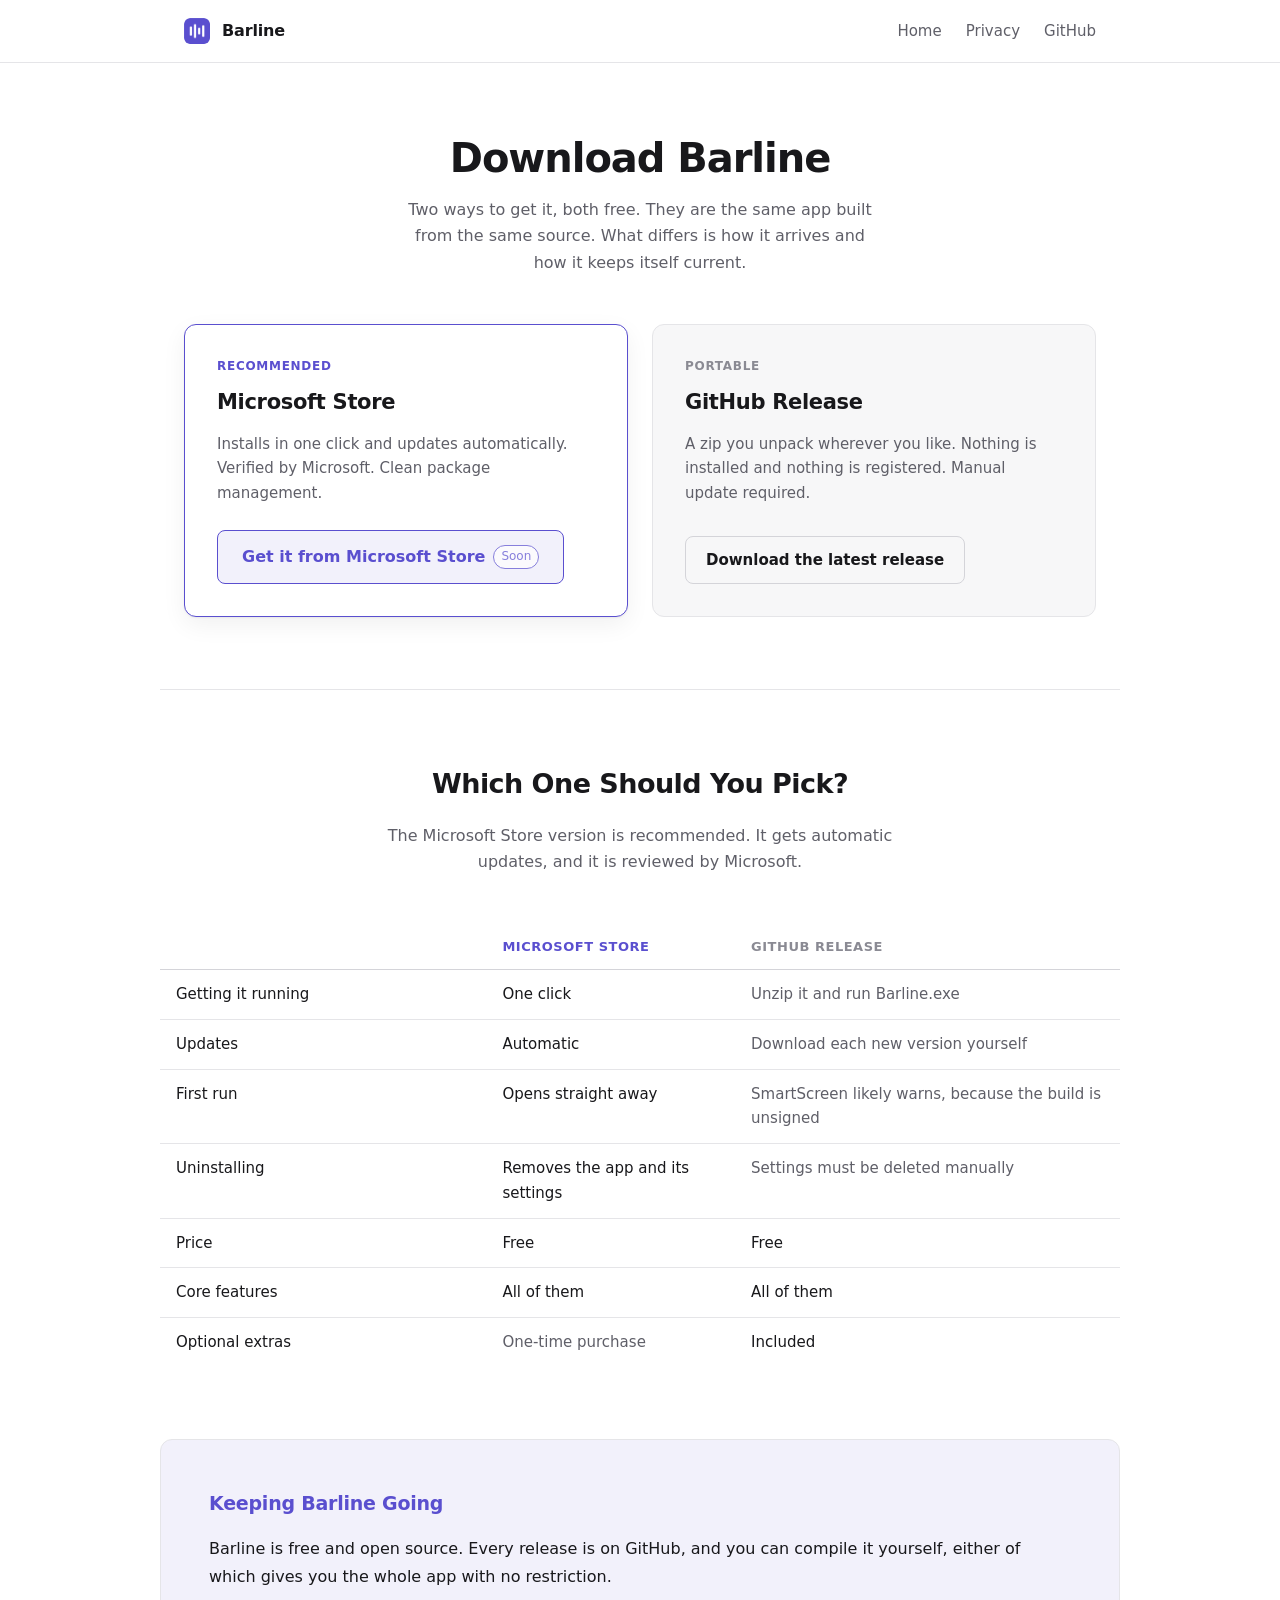
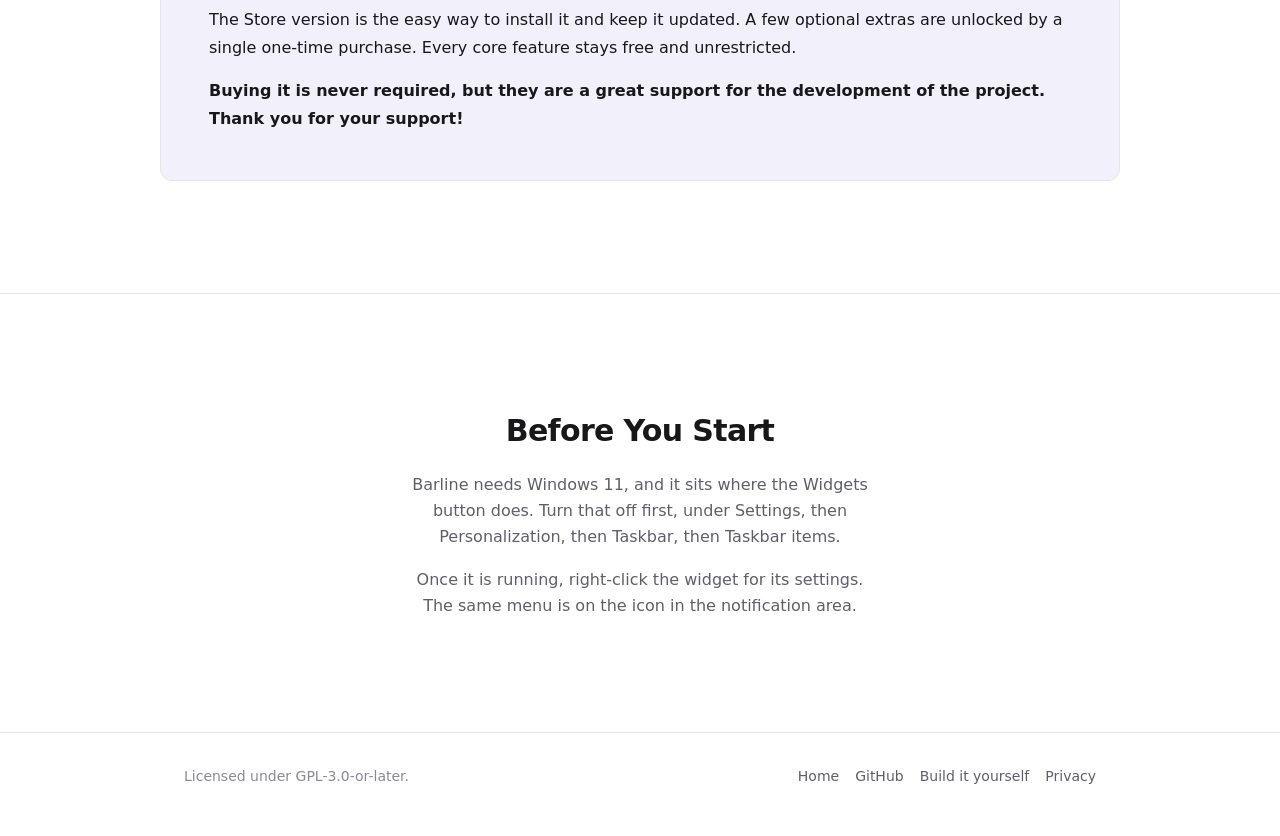
==== site/download.html @ a70da2fe "Add a download page and tidy the site" ====
<!DOCTYPE html>
<html lang="en">

<head>
    <meta charset="utf-8">
    <meta name="viewport" content="width=device-width, initial-scale=1">
    <title>Download · Barline</title>
    <meta name="description"
          content="Get Barline from the Microsoft Store, or download the portable build from GitHub. Both are free and the same app.">
    <link rel="icon" href="img/icon.png">
    <link rel="stylesheet" href="style.css">
</head>

<body>

    <header>
        <div class="wrap bar">
            <a class="brand" href="./">
                <img src="img/icon.png" alt="">
                Barline
            </a>
            <nav>
                <a href="./">Home</a>
                <a href="privacy.html">Privacy</a>
                <a href="https://github.com/madeitdisfar/Barline">GitHub</a>
            </nav>
        </div>
    </header>

    <main>

        <div class="wrap page-head">
            <h1>Download Barline</h1>
            <p>
                Two ways to get it, both free. They are the same app built from the same
                source. What differs is how it arrives and how it keeps itself current.
            </p>
        </div>

        <div class="wrap">
            <div class="options">

                <div class="option option-primary">
                    <span class="kicker">Recommended</span>
                    <h2>Microsoft Store</h2>
                    <p>
                        Installs in one click and updates automatically. Verified by
                        Microsoft. Clean package management.
                    </p>
                    <span class="btn btn-store" aria-disabled="true">
                        Get it from Microsoft Store
                        <span class="tag">Soon</span>
                    </span>
                </div>

                <div class="option">
                    <span class="kicker plain">Portable</span>
                    <h2>GitHub Release</h2>
                    <p>
                        A zip you unpack wherever you like. Nothing is
                        installed and nothing is registered. Manual update required.
                    </p>
                    <a class="btn btn-secondary"
                       href="https://github.com/madeitdisfar/Barline/releases/latest">
                        Download the latest release
                    </a>
                </div>

            </div>
        </div>

        <div class="wrap compare">
            <h2>Which One Should You Pick?</h2>
            <p class="intro">
                The Microsoft Store version is recommended. It gets automatic updates, and it is reviewed by Microsoft.
            </p>

            <div class="table-scroll">
                <table>
                    <thead>
                        <tr>
                            <th scope="col"></th>
                            <th scope="col" class="col-store">Microsoft Store</th>
                            <th scope="col">GitHub release</th>
                        </tr>
                    </thead>
                    <tbody>
                        <tr>
                            <th scope="row">Getting it running</th>
                            <td class="yes">One click</td>
                            <td>Unzip it and run Barline.exe</td>
                        </tr>
                        <tr>
                            <th scope="row">Updates</th>
                            <td class="yes">Automatic</td>
                            <td>Download each new version yourself</td>
                        </tr>
                        <tr>
                            <th scope="row">First run</th>
                            <td class="yes">Opens straight away</td>
                            <td>SmartScreen likely warns, because the build is unsigned</td>
                        </tr>
                        <tr>
                            <th scope="row">Uninstalling</th>
                            <td class="yes">Removes the app and its settings</td>
                            <td>Settings must be deleted manually</td>
                        </tr>
                        <tr>
                            <th scope="row">Price</th>
                            <td class="yes">Free</td>
                            <td class="yes">Free</td>
                        </tr>
                        <tr>
                            <th scope="row">Core features</th>
                            <td class="yes">All of them</td>
                            <td class="yes">All of them</td>
                        </tr>
                        <tr>
                            <th scope="row">Optional extras</th>
                            <td>One-time purchase</td>
                            <td class="yes">Included</td>
                        </tr>
                    </tbody>
                </table>
            </div>

            <div class="sustain">
                <h3>Keeping Barline Going</h3>
                <p>
                    Barline is free and open source. Every release is on GitHub, and you can
                    compile it yourself, either of which gives you the whole app with no restriction.
                </p>
                <p>
                    The Store version is the easy way to install it and keep it updated. A few
                    optional extras are unlocked by a single one-time purchase. Every
                    core feature stays free and unrestricted.
                </p>
                <p class="thanks">
                    Buying it is never required, but they are a great support for the development of the project.
                    Thank you for your support!
                </p>
            </div>
        </div>

        <div class="closing">
            <div class="wrap">
                <h2>Before You Start</h2>
                <p>
                    Barline needs Windows 11, and it sits where the Widgets button does. Turn
                    that off first, under Settings, then Personalization, then Taskbar, then
                    Taskbar items.
                </p>
                <p style="margin-top: var(--s4)">
                    Once it is running, right-click the widget for its settings. The same menu
                    is on the icon in the notification area.
                </p>
            </div>
        </div>

    </main>

    <footer>
        <div class="wrap foot">
            <span>Licensed under GPL-3.0-or-later.</span>
            <nav>
                <a href="./">Home</a>
                <a href="https://github.com/madeitdisfar/Barline">GitHub</a>
                <a href="https://github.com/madeitdisfar/Barline/blob/main/CONTRIBUTING.md">Build it yourself</a>
                <a href="privacy.html">Privacy</a>
            </nav>
        </div>
    </footer>

</body>

</html>
---- site/style.css ----
/*
   Barline site styles.

   One accent, taken from the app icon, spent only on things that can be clicked.
   Everything else is greyscale, which is what keeps a page made mostly of
   screenshots from competing with itself.

   Spacing runs on a 4px scale and type on six sizes. Both lists are deliberately
   short: the restraint is what makes a page look composed rather than assembled.
*/

:root {
    --bg: #ffffff;
    --surface: #f7f7f8;
    --surface-2: #f0f0f2;
    --border: #e5e5e8;
    --border-strong: #d4d4d9;
    --text: #18181b;
    --text-muted: #5f5f68;
    --text-faint: #8a8a93;
    --accent: #5a4fcf;
    --accent-hover: #4d43b8;
    --accent-soft: rgba(90, 79, 207, .08);
    --shadow: 0 1px 2px rgba(0, 0, 0, .05), 0 8px 24px rgba(0, 0, 0, .06);

    --s1: 4px;
    --s2: 8px;
    --s3: 12px;
    --s4: 16px;
    --s5: 24px;
    --s6: 32px;
    --s7: 48px;
    --s8: 72px;
    --s9: 112px;

    --radius: 8px;
    --radius-lg: 12px;

    /* The app's own motion, so a hover here feels like a hover there. */
    --ease: cubic-bezier(.33, 0, .67, 1);
}

@media (prefers-color-scheme: dark) {
    :root {
        --bg: #0f0f11;
        --surface: #17171a;
        --surface-2: #1d1d21;
        --border: #26262b;
        --border-strong: #33333a;
        --text: #ececee;
        --text-muted: #a1a1aa;
        --text-faint: #71717a;
        --accent: #8579f0;
        --accent-hover: #9b91f5;
        --accent-soft: rgba(133, 121, 240, .12);
        --shadow: 0 1px 2px rgba(0, 0, 0, .3), 0 8px 32px rgba(0, 0, 0, .35);
    }
}

*,
*::before,
*::after {
    box-sizing: border-box;
}

html {
    scroll-behavior: smooth;
    /* Anchors land below the sticky bar rather than under it. */
    scroll-padding-top: 88px;
}

body {
    margin: 0;
    background: var(--bg);
    color: var(--text);
    font-family: "Segoe UI Variable Text", "Segoe UI", -apple-system,
        BlinkMacSystemFont, system-ui, sans-serif;
    font-size: 16px;
    line-height: 1.65;
    -webkit-font-smoothing: antialiased;
}

.wrap {
    width: 100%;
    max-width: 960px;
    margin: 0 auto;
    padding: 0 var(--s5);
}

/* ---------- header ---------- */

/* Solid rather than blurred. A translucent bar has to fight whatever scrolls
   under it, and screenshots of a dark taskbar are exactly what it would lose to. */
header {
    position: sticky;
    top: 0;
    z-index: 20;
    background: var(--bg);
    border-bottom: 1px solid var(--border);
}

.bar {
    display: flex;
    align-items: center;
    justify-content: space-between;
    gap: var(--s4);
    height: 62px;
}

.brand {
    display: flex;
    align-items: center;
    gap: var(--s3);
    font-weight: 600;
    letter-spacing: -.01em;
    color: var(--text);
    text-decoration: none;
}

.brand img {
    width: 26px;
    height: 26px;
    border-radius: 6px;
}

nav {
    display: flex;
    align-items: center;
    gap: var(--s5);
}

nav a {
    color: var(--text-muted);
    text-decoration: none;
    font-size: 15px;
    transition: color .15s var(--ease);
}

nav a:hover {
    color: var(--text);
}

nav a.nav-cta {
    color: var(--accent);
    font-weight: 550;
}

/* ---------- hero ---------- */

.hero {
    padding: var(--s9) 0 var(--s7);
    text-align: center;
}

.hero h1 {
    margin: 0;
    font-size: 48px;
    line-height: 1.12;
    letter-spacing: -.028em;
    font-weight: 650;
}

.hero .lede {
    margin: var(--s5) auto 0;
    max-width: 32em;
    font-size: 18px;
    color: var(--text-muted);
}

.actions {
    display: flex;
    justify-content: center;
    align-items: center;
    flex-wrap: wrap;
    gap: var(--s3);
    margin-top: var(--s6);
}

.btn {
    display: inline-flex;
    align-items: center;
    gap: var(--s2);
    padding: 11px 20px;
    border-radius: var(--radius);
    border: 1px solid transparent;
    font-size: 15px;
    font-weight: 550;
    text-decoration: none;
    white-space: nowrap;
    transition: background-color .15s var(--ease), border-color .15s var(--ease),
        color .15s var(--ease);
}

/* The Store is the recommended way in, so it is the only filled button on the
   page and it sits a little larger than what is beside it. Larger, not louder:
   one step up in padding and weight is enough to be read as the first choice. */
.btn-store {
    background: var(--accent);
    color: #fff;
    padding: 13px 24px;
    font-size: 16px;
    font-weight: 600;
}

.btn-store:hover {
    background: var(--accent-hover);
}

.btn-store[aria-disabled="true"] {
    background: var(--accent-soft);
    color: var(--accent);
    border-color: var(--accent);
    cursor: default;
}

.btn-secondary {
    background: transparent;
    border-color: var(--border-strong);
    color: var(--text);
}

.btn-secondary:hover {
    border-color: var(--text-faint);
    background: var(--surface);
}

.tag {
    font-size: 12px;
    font-weight: 500;
    padding: 1px 7px;
    border-radius: 999px;
    background: var(--bg);
    border: 1px solid currentColor;
    opacity: .7;
}

.note {
    margin-top: var(--s4);
    font-size: 14px;
    color: var(--text-faint);
}

.shot-hero {
    margin-top: var(--s8);
}

/* ---------- figures ---------- */

figure {
    margin: 0 auto;
}

.shot {
    display: block;
    width: 100%;
    height: auto;
    border-radius: var(--radius-lg);
    border: 1px solid var(--border);
    box-shadow: var(--shadow);
}

figcaption {
    margin-top: var(--s3);
    font-size: 13px;
    color: var(--text-faint);
    text-align: center;
}

/* Screenshots differ enormously in shape: a taskbar strip is 6:1 and the
   settings window is nearly square. Sized per shape rather than all stretched
   to the column, which is what was making the settings window overbearing. */
.fig-strip {
    max-width: 620px;
}

.fig-panel {
    max-width: 560px;
}

.fig-tall {
    max-width: 420px;
}

.fig-wide {
    max-width: 100%;
}

/* The recording is a 16:9 frame with the widget as a strip across the middle, so
   shown whole it is mostly empty black. Cropped to the band it is actually in;
   the source is centred, so cover takes the same off the top and the bottom. */
video.clip {
    aspect-ratio: 1920 / 620;
    object-fit: cover;
    background: #0b0b0d;
}

.pair {
    display: grid;
    grid-template-columns: 1fr 1fr;
    gap: var(--s5);
    align-items: start;
}

/* ---------- sections ---------- */

section {
    padding: var(--s9) 0;
    border-top: 1px solid var(--border);
    text-align: center;
}

section h2 {
    margin: 0 0 var(--s4);
    font-size: 30px;
    line-height: 1.22;
    letter-spacing: -.022em;
    font-weight: 620;
}

section p {
    margin: 0 auto var(--s4);
    max-width: 54ch;
    color: var(--text-muted);
}

section p:last-of-type {
    margin-bottom: var(--s7);
}

section .lead-only p:last-of-type {
    margin-bottom: 0;
}

section a {
    color: var(--accent);
    text-decoration: none;
    border-bottom: 1px solid transparent;
    transition: border-color .15s var(--ease);
}

section a:hover {
    border-bottom-color: var(--accent);
}

.path {
    display: inline-block;
    padding: 2px 7px;
    border-radius: 6px;
    background: var(--surface);
    border: 1px solid var(--border);
    font-family: "Cascadia Mono", Consolas, ui-monospace, monospace;
    font-size: 13px;
    color: var(--text);
}

/* Closing call to action. No border above it, so it reads as the end of the
   page rather than one more section of it. */
.closing {
    border-top: 1px solid var(--border);
    padding: var(--s9) 0;
    text-align: center;
}

.closing h2 {
    margin: 0 0 var(--s4);
    font-size: 30px;
    letter-spacing: -.022em;
    font-weight: 620;
}

.closing p {
    margin: 0 auto;
    max-width: 46ch;
    color: var(--text-muted);
}

/* ---------- download page ---------- */

.page-head {
    padding: var(--s8) 0 var(--s7);
    text-align: center;
}

.page-head h1 {
    margin: 0;
    font-size: 40px;
    letter-spacing: -.026em;
    line-height: 1.15;
    font-weight: 650;
}

.page-head p {
    margin: var(--s4) auto 0;
    max-width: 46ch;
    color: var(--text-muted);
}

.options {
    display: grid;
    grid-template-columns: 1fr 1fr;
    gap: var(--s5);
    padding-bottom: var(--s8);
}

.option {
    display: flex;
    flex-direction: column;
    padding: var(--s6);
    border: 1px solid var(--border);
    border-radius: var(--radius-lg);
    background: var(--surface);
    text-align: left;
}

/* The recommended one is marked by a border in the accent and nothing else. A
   filled card would shout; a coloured edge is enough to say which to read first. */
.option-primary {
    border-color: var(--accent);
    background: var(--bg);
    box-shadow: var(--shadow);
}

.option .kicker {
    font-size: 12px;
    font-weight: 600;
    letter-spacing: .06em;
    text-transform: uppercase;
    color: var(--accent);
    margin-bottom: var(--s2);
}

.option .kicker.plain {
    color: var(--text-faint);
}

.option h2 {
    margin: 0 0 var(--s3);
    font-size: 21px;
    letter-spacing: -.015em;
    font-weight: 620;
}

.option p {
    margin: 0 0 var(--s5);
    color: var(--text-muted);
    font-size: 15px;
    flex: 1;
}

.option .btn {
    align-self: flex-start;
}

/* ---------- comparison table ---------- */

.compare {
    padding: var(--s8) 0 var(--s9);
    border-top: 1px solid var(--border);
}

.compare h2 {
    margin: 0 0 var(--s4);
    font-size: 27px;
    letter-spacing: -.02em;
    font-weight: 620;
    text-align: center;
}

.compare .intro {
    margin: 0 auto var(--s7);
    max-width: 56ch;
    color: var(--text-muted);
    text-align: center;
}

.table-scroll {
    overflow-x: auto;
}

table {
    width: 100%;
    border-collapse: collapse;
    font-size: 15px;
    min-width: 520px;
}

th,
td {
    padding: var(--s3) var(--s4);
    text-align: left;
    border-bottom: 1px solid var(--border);
    vertical-align: top;
}

thead th {
    font-size: 13px;
    font-weight: 600;
    letter-spacing: .04em;
    text-transform: uppercase;
    color: var(--text-faint);
    border-bottom: 1px solid var(--border-strong);
}

thead th.col-store {
    color: var(--accent);
}

tbody th {
    font-weight: 500;
    color: var(--text);
    width: 34%;
}

td {
    color: var(--text-muted);
}

tbody tr:last-child th,
tbody tr:last-child td {
    border-bottom: none;
}

td.yes {
    color: var(--text);
}

.footnote {
    margin: var(--s6) 0 0;
    font-size: 14px;
    color: var(--text-faint);
    max-width: 64ch;
}

/* ---------- sustainability ---------- */

/* The measure lives on the box rather than on the paragraphs inside it. Capping
   the text alone left it stopping short of a border that carried on without it,
   which is what read as a ragged right edge. The box is now the width of a
   comfortable line and centred in the column, so text and border end together. */
.sustain {
    margin: var(--s8) auto 0;
    padding: var(--s7);
    border: 1px solid var(--border);
    border-radius: var(--radius-lg);
    /* A tint rather than a fill, and the heading in accent. Enough to read as a
       note set apart from the table, not enough to look like an advertisement. */
    background: var(--accent-soft);
    text-align: left;
}

.sustain h3 {
    margin: 0 0 var(--s4);
    font-size: 19px;
    letter-spacing: -.012em;
    font-weight: 620;
    color: var(--accent);
}

.sustain p {
    margin: 0 0 var(--s4);
    /* Full contrast and a step up in size: this is a short passage that asks
       something of the reader, so it should not be the faintest text on the page. */
    color: var(--text);
    font-size: 16px;
    line-height: 1.72;
}

.sustain p:last-child {
    margin-bottom: 0;
}

.sustain .thanks {
    font-weight: 550;
}

@media (max-width: 700px) {
    .sustain {
        padding: var(--s5);
    }
}

/* ---------- footer ---------- */

footer {
    border-top: 1px solid var(--border);
    padding: var(--s6) 0 var(--s7);
    color: var(--text-faint);
    font-size: 14px;
}

.foot {
    display: flex;
    flex-wrap: wrap;
    gap: var(--s5);
    justify-content: space-between;
    align-items: baseline;
}

.foot nav {
    gap: var(--s4);
}

.foot a {
    color: var(--text-muted);
    text-decoration: none;
    font-size: 14px;
}

.foot a:hover {
    color: var(--text);
}

/* ---------- prose pages ---------- */

.prose {
    padding: var(--s7) 0 var(--s8);
}

.prose h1 {
    font-size: 34px;
    letter-spacing: -.02em;
    margin: 0 0 var(--s2);
}

.prose .updated {
    color: var(--text-faint);
    font-size: 14px;
    margin: 0 0 var(--s6);
}

.prose h2 {
    font-size: 20px;
    margin: var(--s7) 0 var(--s3);
    letter-spacing: -.01em;
}

.prose p,
.prose li {
    color: var(--text-muted);
    max-width: 68ch;
}

.prose ul {
    padding-left: var(--s5);
}

.prose li {
    margin-bottom: var(--s2);
}

.prose strong {
    color: var(--text);
    font-weight: 600;
}

.prose a {
    color: var(--accent);
    text-decoration: none;
}

.prose a:hover {
    text-decoration: underline;
}

/* ---------- reveal on scroll ---------- */

/*
   Scoped to .reveal-on, which exists only when scripting is available and the
   reader has not asked for reduced motion. Without it none of this applies and
   the page is simply visible, which is what anything decorative should fall
   back to.
*/
.reveal-on .reveal {
    opacity: 0;
    transform: translateY(10px);
}

.reveal-on .reveal.shown {
    opacity: 1;
    transform: none;
    transition: opacity .45s var(--ease), transform .45s var(--ease);
}

/* ---------- narrow ---------- */

@media (max-width: 760px) {
    .options {
        grid-template-columns: 1fr;
    }
}

@media (max-width: 700px) {
    html {
        scroll-padding-top: 76px;
    }

    .hero {
        padding: var(--s8) 0 var(--s6);
    }

    .hero h1 {
        font-size: 34px;
    }

    .hero .lede {
        font-size: 16px;
    }

    section,
    .closing,
    .compare {
        padding-top: var(--s8);
        padding-bottom: var(--s8);
    }

    section h2,
    .closing h2 {
        font-size: 24px;
    }

    .page-head h1 {
        font-size: 30px;
    }

    .pair {
        grid-template-columns: 1fr;
    }

    nav {
        gap: var(--s4);
    }

    nav a {
        font-size: 14px;
    }

    .shot-hero {
        margin-top: var(--s6);
    }
}
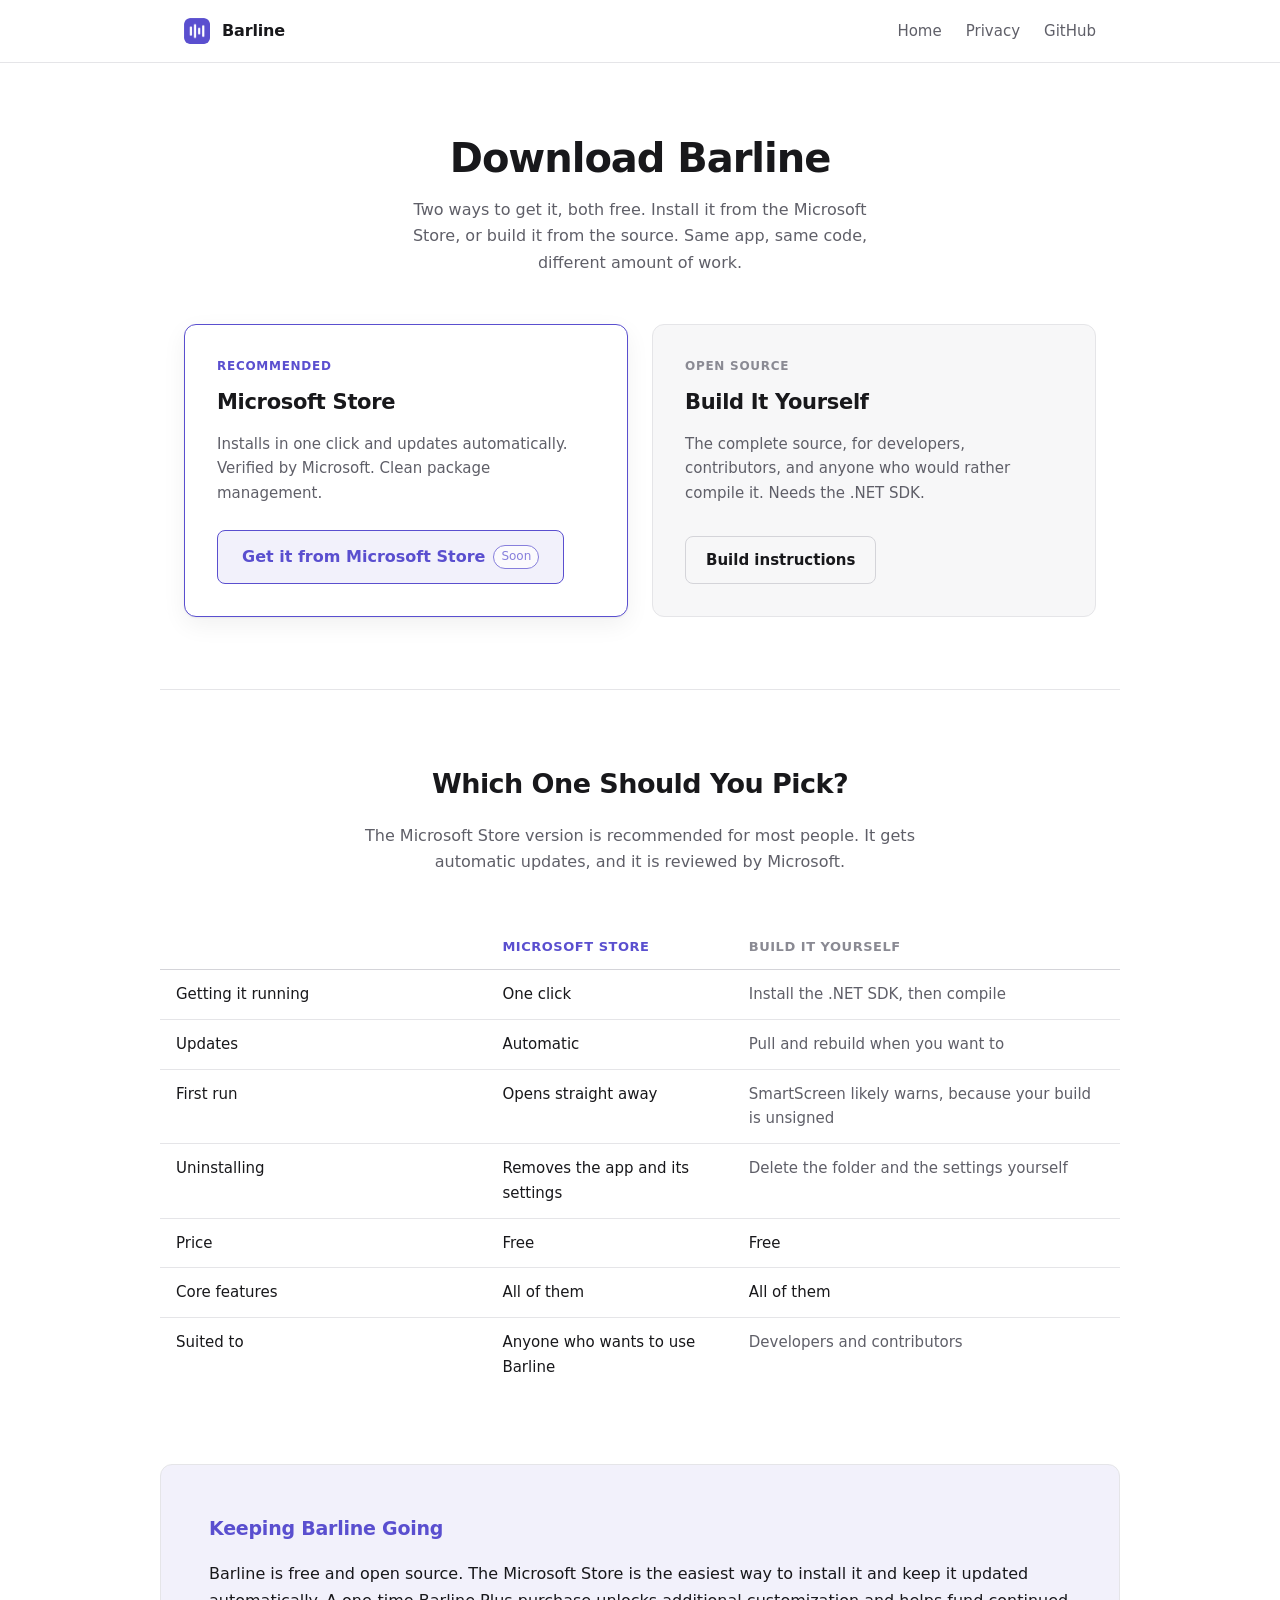
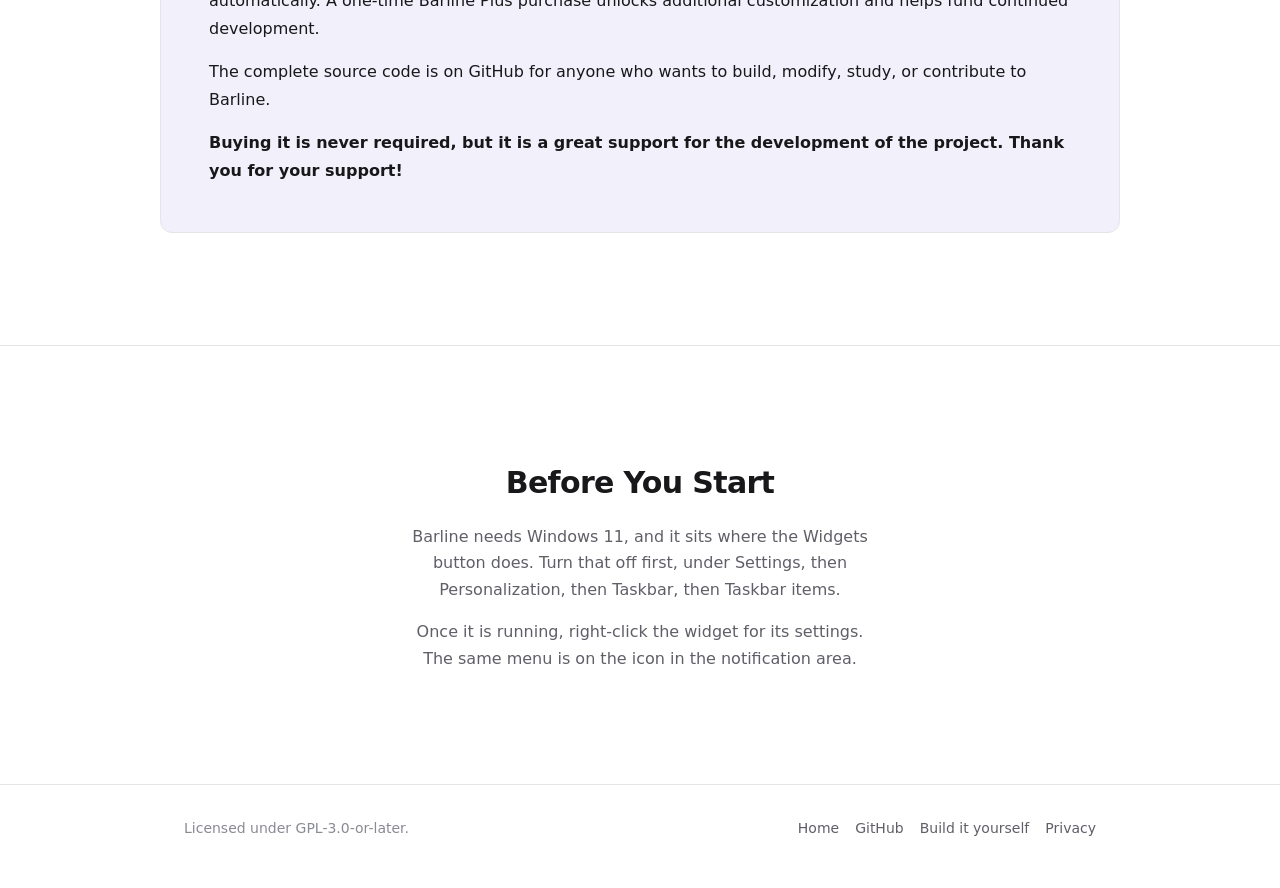
==== commit ca6444c1: "Rename the add-on to Barline Plus New product ID barline-plus and Store ID 9NBHM90NFZQR. The previou" ====
--- a/site/download.html
+++ b/site/download.html
@@ -6,7 +6,7 @@
     <meta name="viewport" content="width=device-width, initial-scale=1">
     <title>Download · Barline</title>
     <meta name="description"
-          content="Get Barline from the Microsoft Store, or download the portable build from GitHub. Both are free and the same app.">
+          content="Get Barline from the Microsoft Store, or build it from the source on GitHub. Both are free and the same app.">
     <link rel="icon" href="img/icon.png">
     <link rel="stylesheet" href="style.css">
 </head>
@@ -32,8 +32,8 @@
         <div class="wrap page-head">
             <h1>Download Barline</h1>
             <p>
-                Two ways to get it, both free. They are the same app built from the same
-                source. What differs is how it arrives and how it keeps itself current.
+                Two ways to get it, both free. Install it from the Microsoft Store, or
+                build it from the source. Same app, same code, different amount of work.
             </p>
         </div>
 
@@ -54,15 +54,15 @@
                 </div>
 
                 <div class="option">
-                    <span class="kicker plain">Portable</span>
-                    <h2>GitHub Release</h2>
+                    <span class="kicker plain">Open source</span>
+                    <h2>Build It Yourself</h2>
                     <p>
-                        A zip you unpack wherever you like. Nothing is
-                        installed and nothing is registered. Manual update required.
+                        The complete source, for developers, contributors, and anyone who
+                        would rather compile it. Needs the .NET SDK.
                     </p>
                     <a class="btn btn-secondary"
-                       href="https://github.com/madeitdisfar/Barline/releases/latest">
-                        Download the latest release
+                       href="https://github.com/madeitdisfar/Barline/blob/main/CONTRIBUTING.md">
+                        Build instructions
                     </a>
                 </div>
 
@@ -72,7 +72,8 @@
         <div class="wrap compare">
             <h2>Which One Should You Pick?</h2>
             <p class="intro">
-                The Microsoft Store version is recommended. It gets automatic updates, and it is reviewed by Microsoft.
+                The Microsoft Store version is recommended for most people. It gets
+                automatic updates, and it is reviewed by Microsoft.
             </p>
 
             <div class="table-scroll">
@@ -81,29 +82,29 @@
                         <tr>
                             <th scope="col"></th>
                             <th scope="col" class="col-store">Microsoft Store</th>
-                            <th scope="col">GitHub release</th>
+                            <th scope="col">Build it yourself</th>
                         </tr>
                     </thead>
                     <tbody>
                         <tr>
                             <th scope="row">Getting it running</th>
                             <td class="yes">One click</td>
-                            <td>Unzip it and run Barline.exe</td>
+                            <td>Install the .NET SDK, then compile</td>
                         </tr>
                         <tr>
                             <th scope="row">Updates</th>
                             <td class="yes">Automatic</td>
-                            <td>Download each new version yourself</td>
+                            <td>Pull and rebuild when you want to</td>
                         </tr>
                         <tr>
                             <th scope="row">First run</th>
                             <td class="yes">Opens straight away</td>
-                            <td>SmartScreen likely warns, because the build is unsigned</td>
+                            <td>SmartScreen likely warns, because your build is unsigned</td>
                         </tr>
                         <tr>
                             <th scope="row">Uninstalling</th>
                             <td class="yes">Removes the app and its settings</td>
-                            <td>Settings must be deleted manually</td>
+                            <td>Delete the folder and the settings yourself</td>
                         </tr>
                         <tr>
                             <th scope="row">Price</th>
@@ -116,9 +117,9 @@
                             <td class="yes">All of them</td>
                         </tr>
                         <tr>
-                            <th scope="row">Optional extras</th>
-                            <td>One-time purchase</td>
-                            <td class="yes">Included</td>
+                            <th scope="row">Suited to</th>
+                            <td class="yes">Anyone who wants to use Barline</td>
+                            <td>Developers and contributors</td>
                         </tr>
                     </tbody>
                 </table>
@@ -127,16 +128,17 @@
             <div class="sustain">
                 <h3>Keeping Barline Going</h3>
                 <p>
-                    Barline is free and open source. Every release is on GitHub, and you can
-                    compile it yourself, either of which gives you the whole app with no restriction.
+                    Barline is free and open source. The Microsoft Store is the easiest way
+                    to install it and keep it updated automatically. A one-time Barline Plus
+                    purchase unlocks additional customization and helps fund continued
+                    development.
                 </p>
                 <p>
-                    The Store version is the easy way to install it and keep it updated. A few
-                    optional extras are unlocked by a single one-time purchase. Every
-                    core feature stays free and unrestricted.
+                    The complete source code is on GitHub for anyone who wants to build,
+                    modify, study, or contribute to Barline.
                 </p>
                 <p class="thanks">
-                    Buying it is never required, but they are a great support for the development of the project.
+                    Buying it is never required, but it is a great support for the development of the project.
                     Thank you for your support!
                 </p>
             </div>
--- a/site/style.css
+++ b/site/style.css
@@ -2,7 +2,7 @@
    Barline site styles.
 
    One accent, taken from the app icon, spent only on things that can be clicked.
-   Everything else is greyscale, which is what keeps a page made mostly of
+   Everything else is grayscale, which is what keeps a page made mostly of
    screenshots from competing with itself.
 
    Spacing runs on a 4px scale and type on six sizes. Both lists are deliberately
@@ -287,7 +287,7 @@
 
 /* The recording is a 16:9 frame with the widget as a strip across the middle, so
    shown whole it is mostly empty black. Cropped to the band it is actually in;
-   the source is centred, so cover takes the same off the top and the bottom. */
+   the source is centered, so cover takes the same off the top and the bottom. */
 video.clip {
     aspect-ratio: 1920 / 620;
     object-fit: cover;
@@ -413,7 +413,7 @@
 }
 
 /* The recommended one is marked by a border in the accent and nothing else. A
-   filled card would shout; a coloured edge is enough to say which to read first. */
+   filled card would shout; a colored edge is enough to say which to read first. */
 .option-primary {
     border-color: var(--accent);
     background: var(--bg);
@@ -536,7 +536,7 @@
 /* The measure lives on the box rather than on the paragraphs inside it. Capping
    the text alone left it stopping short of a border that carried on without it,
    which is what read as a ragged right edge. The box is now the width of a
-   comfortable line and centred in the column, so text and border end together. */
+   comfortable line and centered in the column, so text and border end together. */
 .sustain {
     margin: var(--s8) auto 0;
     padding: var(--s7);
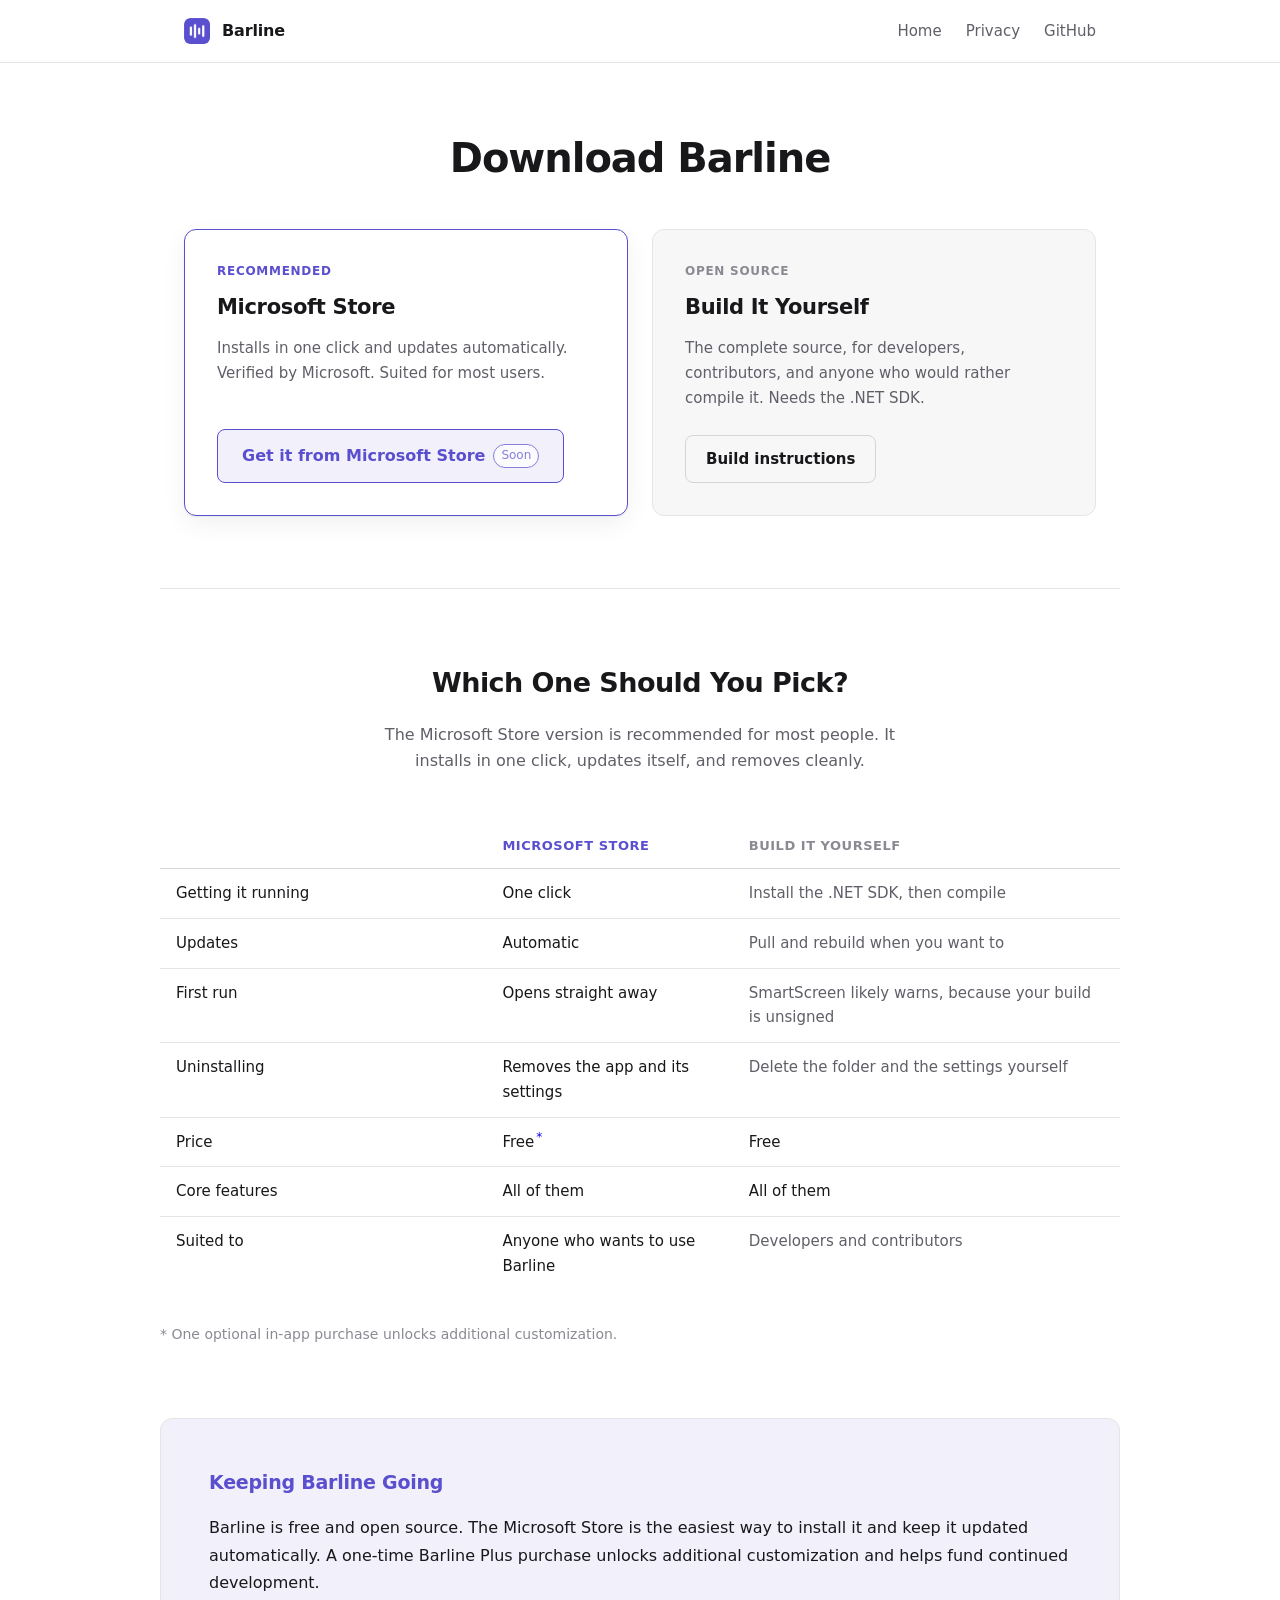
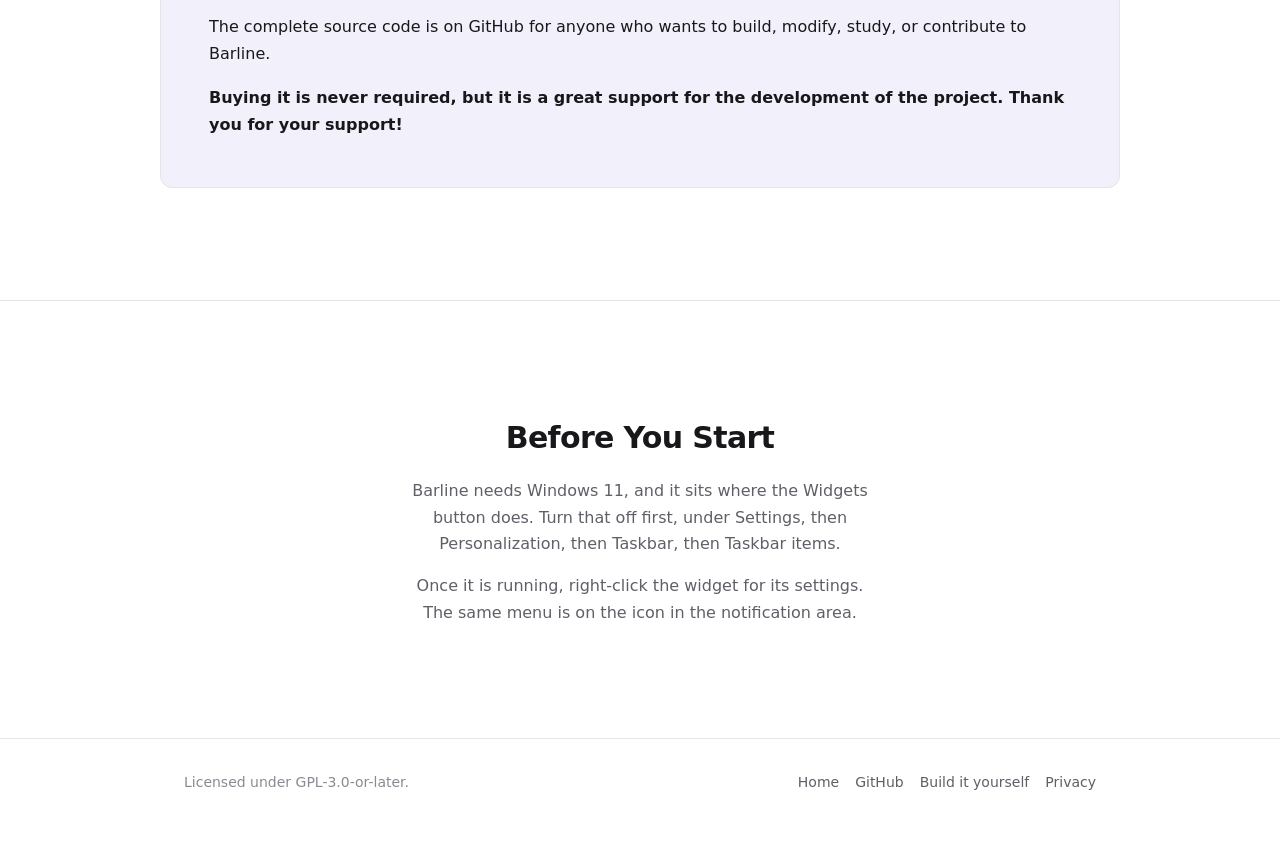
==== commit a00ed7ca: "Say what the Store reports, and change two defaults The privacy policy claimed there was no telemetr" ====
--- a/site/download.html
+++ b/site/download.html
@@ -31,10 +31,6 @@
 
         <div class="wrap page-head">
             <h1>Download Barline</h1>
-            <p>
-                Two ways to get it, both free. Install it from the Microsoft Store, or
-                build it from the source. Same app, same code, different amount of work.
-            </p>
         </div>
 
         <div class="wrap">
@@ -45,7 +41,7 @@
                     <h2>Microsoft Store</h2>
                     <p>
                         Installs in one click and updates automatically. Verified by
-                        Microsoft. Clean package management.
+                        Microsoft. Suited for most users.
                     </p>
                     <span class="btn btn-store" aria-disabled="true">
                         Get it from Microsoft Store
@@ -72,8 +68,8 @@
         <div class="wrap compare">
             <h2>Which One Should You Pick?</h2>
             <p class="intro">
-                The Microsoft Store version is recommended for most people. It gets
-                automatic updates, and it is reviewed by Microsoft.
+                The Microsoft Store version is recommended for most people. It installs in
+                one click, updates itself, and removes cleanly.
             </p>
 
             <div class="table-scroll">
@@ -108,7 +104,7 @@
                         </tr>
                         <tr>
                             <th scope="row">Price</th>
-                            <td class="yes">Free</td>
+                            <td class="yes">Free<a href="#iap" class="fn">*</a></td>
                             <td class="yes">Free</td>
                         </tr>
                         <tr>
@@ -124,6 +120,10 @@
                     </tbody>
                 </table>
             </div>
+
+            <p id="iap" class="footnote">
+                * One optional in-app purchase unlocks additional customization.
+            </p>
 
             <div class="sustain">
                 <h3>Keeping Barline Going</h3>
--- a/site/style.css
+++ b/site/style.css
@@ -531,6 +531,16 @@
     max-width: 64ch;
 }
 
+/* The asterisk in the comparison table. A link rather than bare text, so the marker
+   and the note it points at are connected for a screen reader too. */
+.fn {
+    font-size: 12px;
+    vertical-align: super;
+    line-height: 0;
+    margin-left: 2px;
+    text-decoration: none;
+}
+
 /* ---------- sustainability ---------- */
 
 /* The measure lives on the box rather than on the paragraphs inside it. Capping
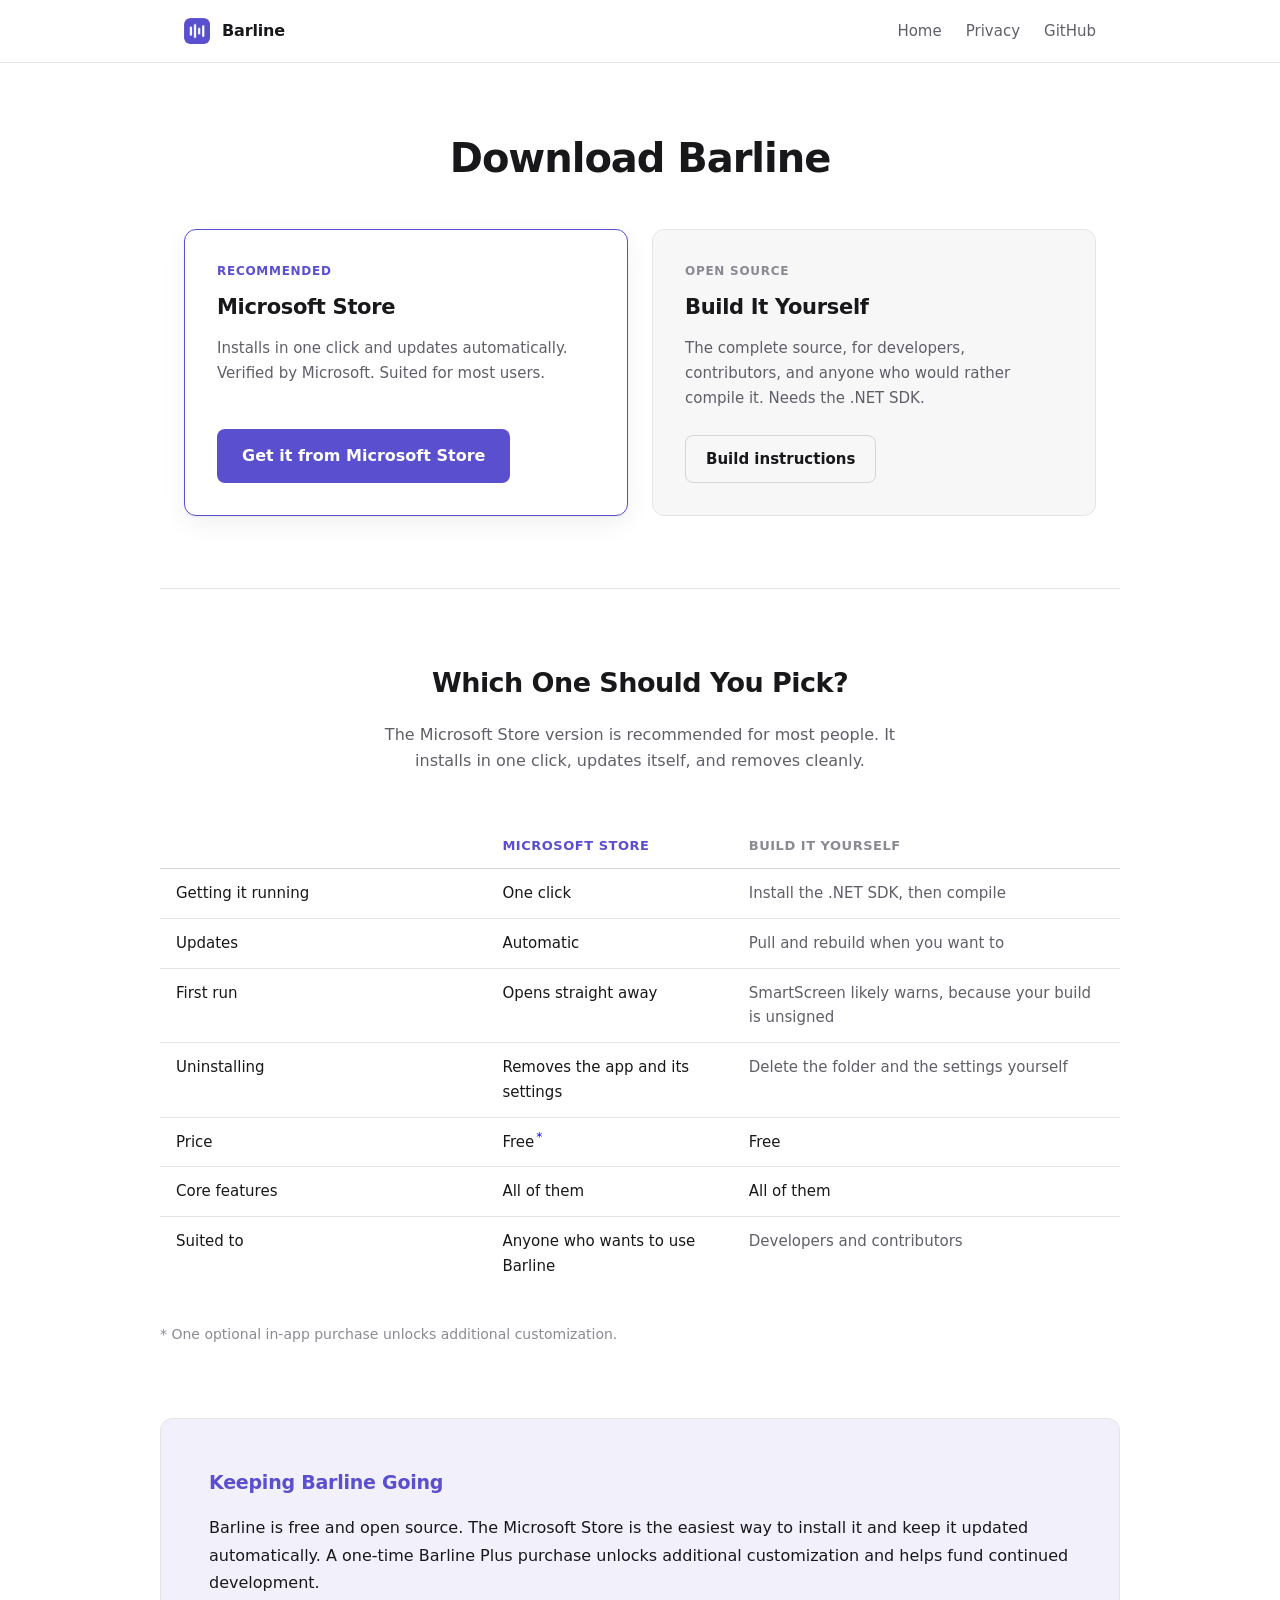
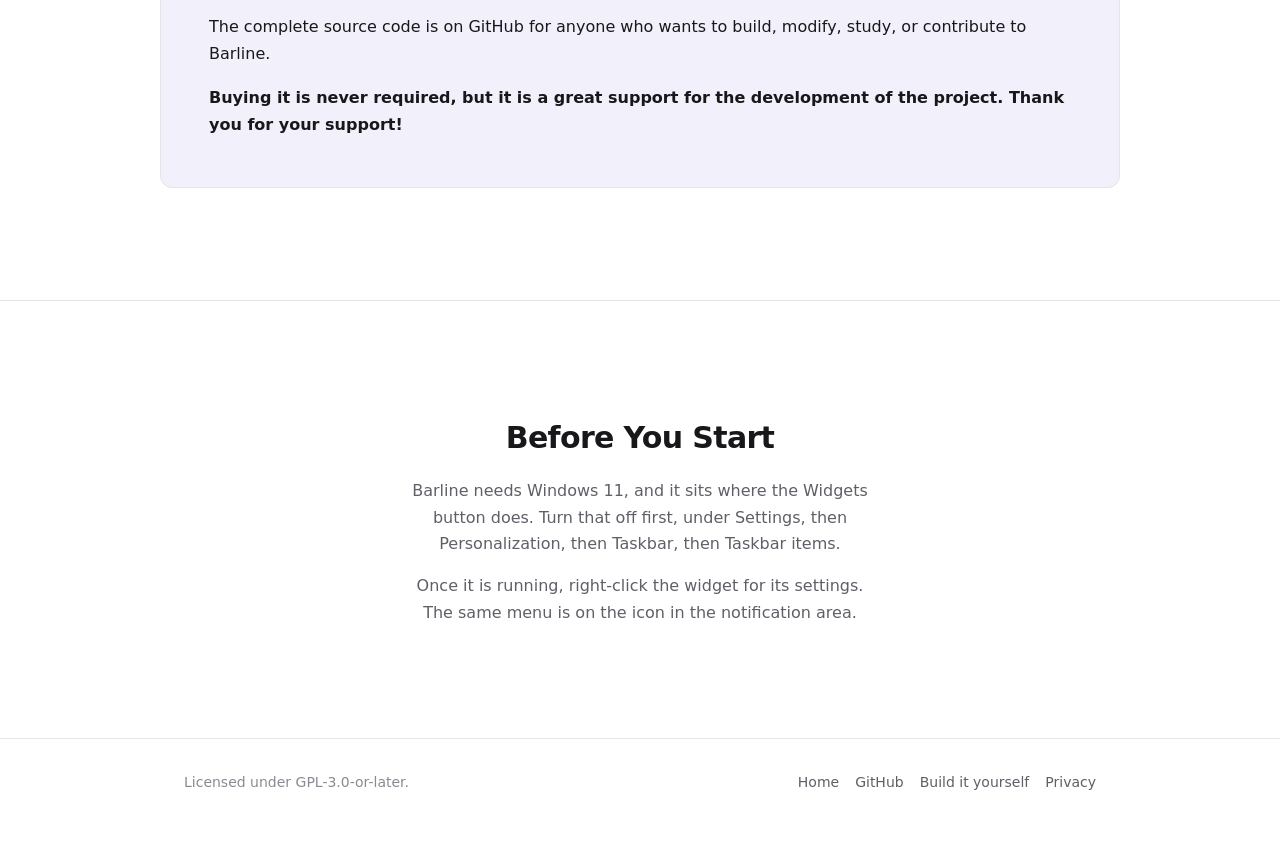
==== commit a5da62b7: "Link the Store listing from the README and the site The listing is live, so the three placeholders c" ====
--- a/site/download.html
+++ b/site/download.html
@@ -43,10 +43,10 @@
                         Installs in one click and updates automatically. Verified by
                         Microsoft. Suited for most users.
                     </p>
-                    <span class="btn btn-store" aria-disabled="true">
+                    <a class="btn btn-store"
+                       href="https://apps.microsoft.com/detail/9MVWJBV9SBC4?cid=site-download">
                         Get it from Microsoft Store
-                        <span class="tag">Soon</span>
-                    </span>
+                    </a>
                 </div>
 
                 <div class="option">
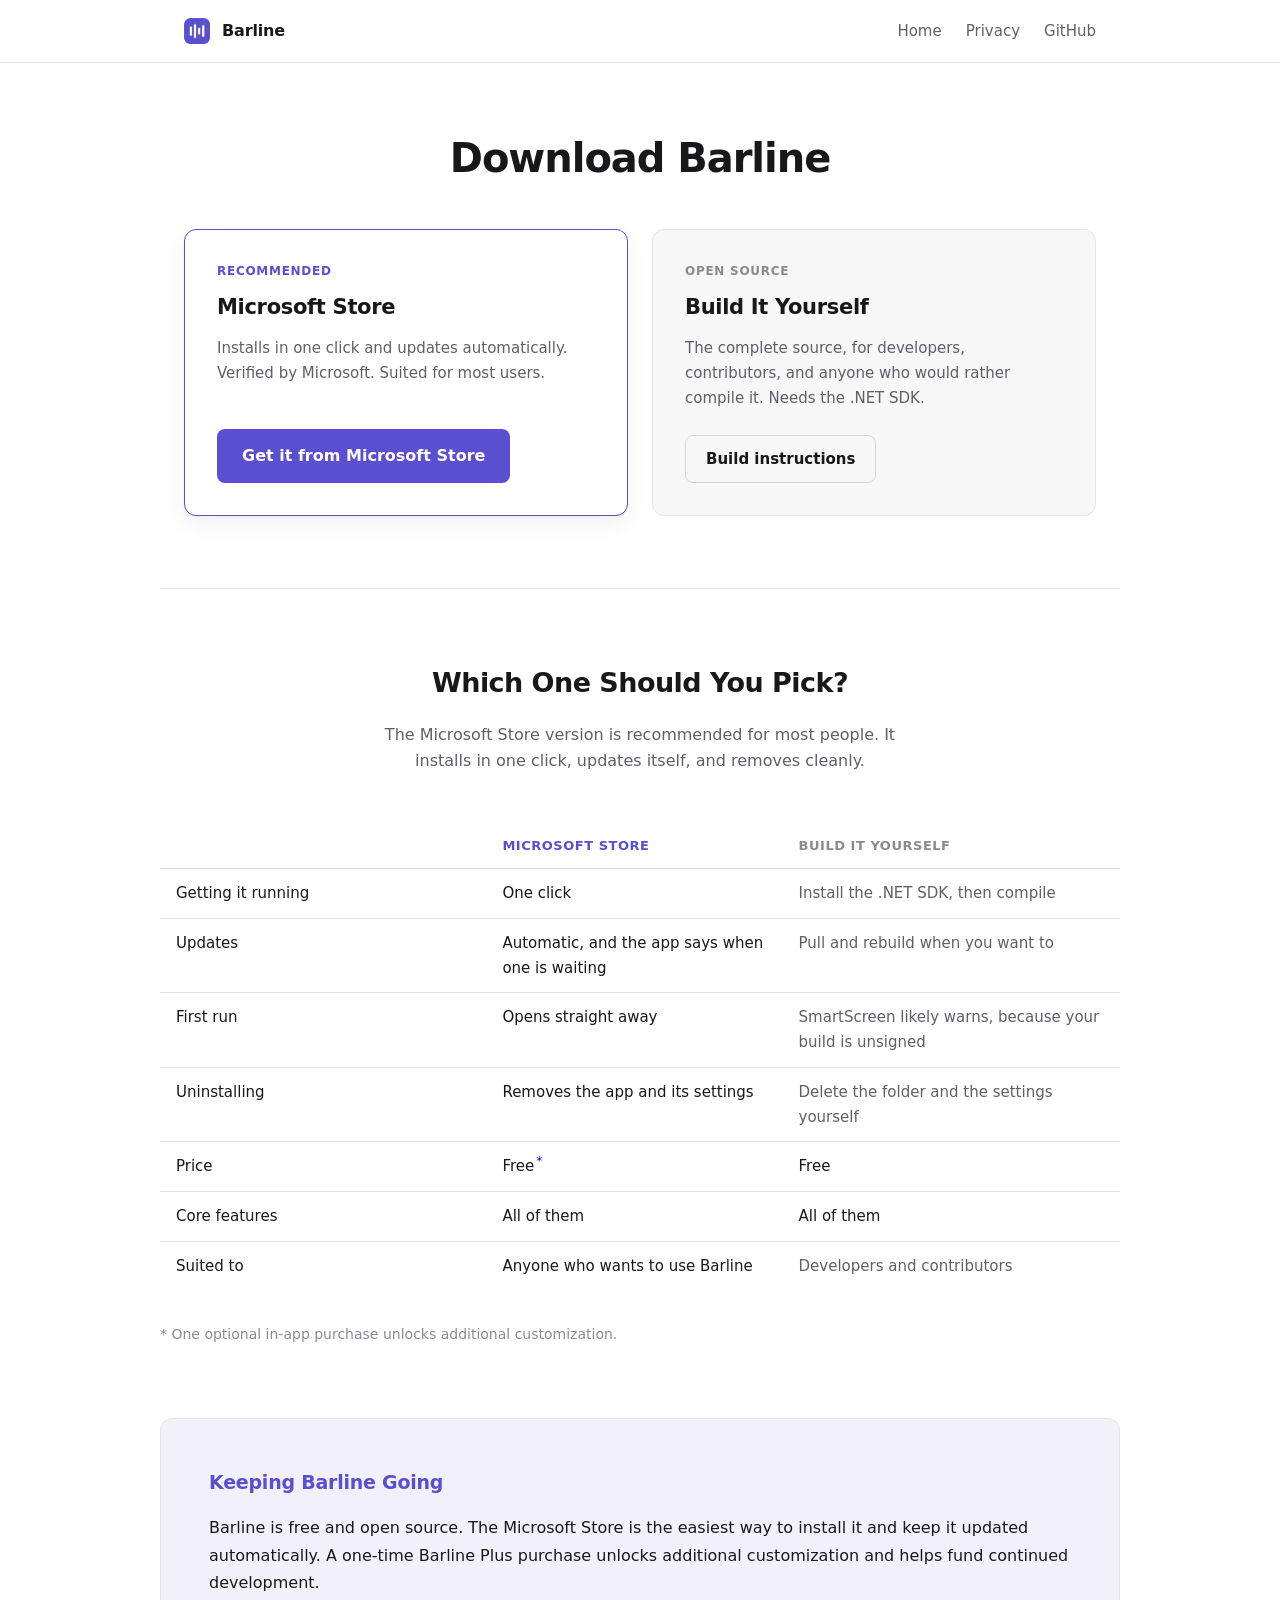
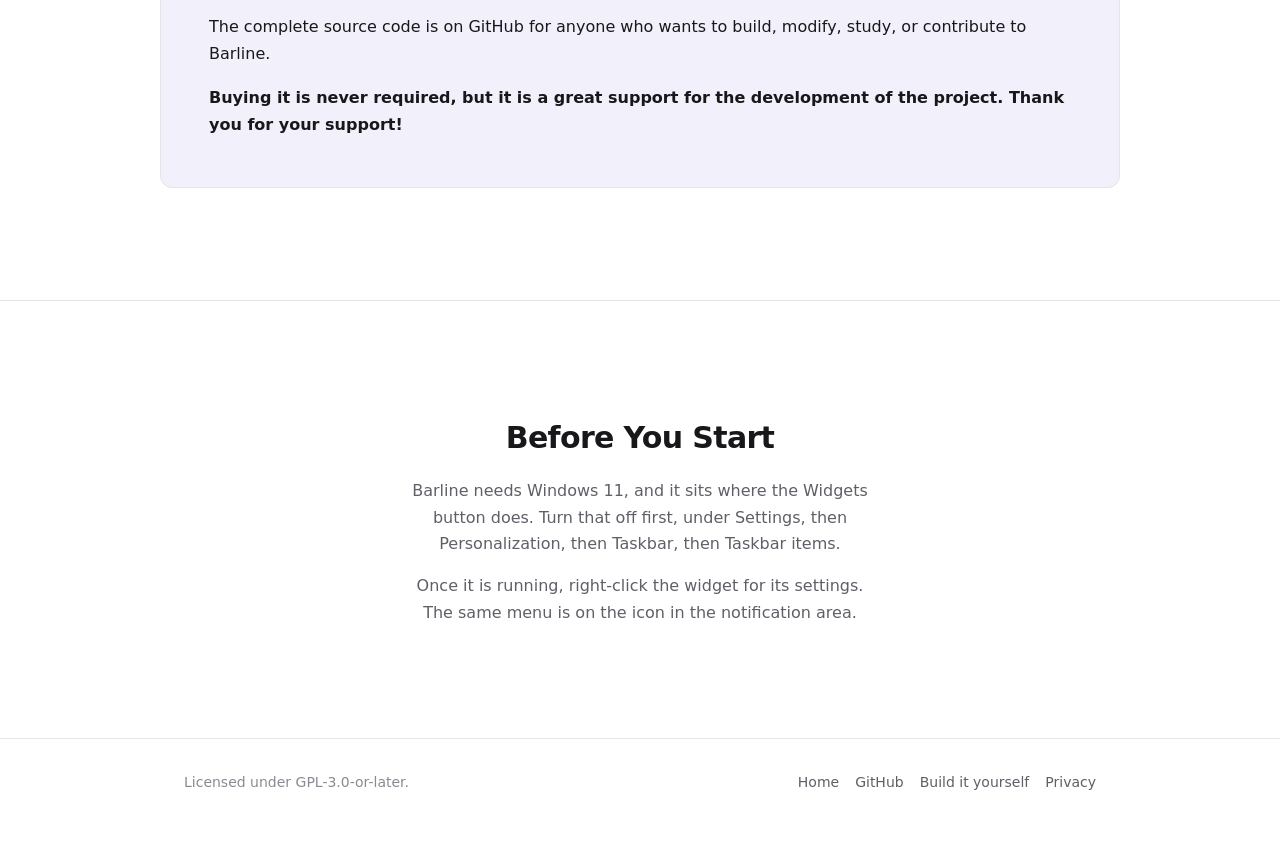
==== commit 4869ea00: "Bring the documentation and the site back in step with the app BARLINE_UPDATE was missing from the s" ====
--- a/site/download.html
+++ b/site/download.html
@@ -89,7 +89,7 @@
                         </tr>
                         <tr>
                             <th scope="row">Updates</th>
-                            <td class="yes">Automatic</td>
+                            <td class="yes">Automatic, and the app says when one is waiting</td>
                             <td>Pull and rebuild when you want to</td>
                         </tr>
                         <tr>
